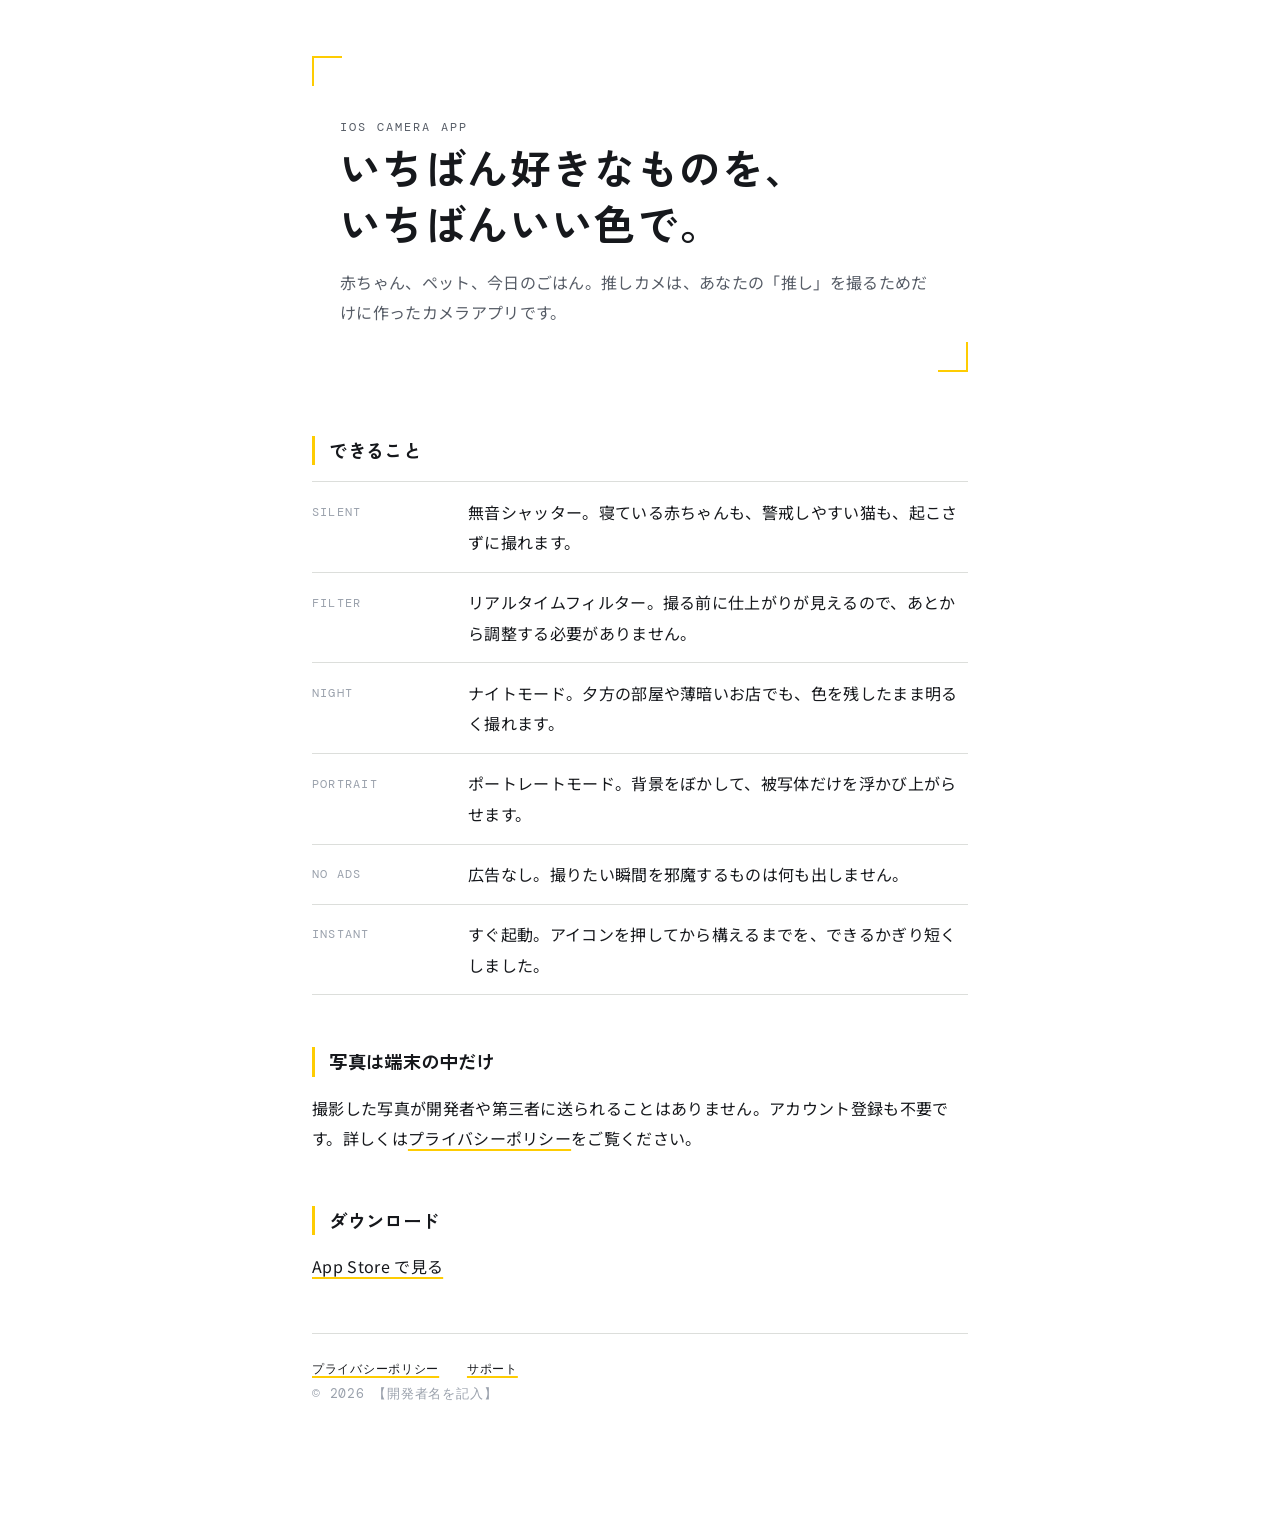
==== oshikamera/index.html @ e17d14af "推しカメのページを oshikamera/ 配下に移動 index.html・privacy.html・support.html・style.css を oshikamera/ に移し、 ページを h" ====
<!DOCTYPE html>
<html lang="ja">
<head>
<meta charset="utf-8">
<meta name="viewport" content="width=device-width, initial-scale=1">
<title>推しカメ｜いちばん好きなものを、いちばんいい色で。</title>
<meta name="description" content="赤ちゃん・ペット・料理のための iPhone カメラアプリ。無音シャッター、リアルタイムフィルター、ナイトモード、ポートレートモード。広告なし、起動はすぐ。">
<link rel="stylesheet" href="style.css">
</head>
<body>
<div class="wrap">

  <header class="finder">
    <p class="eyebrow">iOS Camera App</p>
    <h1>いちばん好きなものを、<br>いちばんいい色で。</h1>
    <p>赤ちゃん、ペット、今日のごはん。推しカメは、あなたの「推し」を撮るためだけに作ったカメラアプリです。</p>
  </header>

  <section>
    <h2>できること</h2>
    <ul class="specs">
      <li><span class="label">Silent</span><span>無音シャッター。寝ている赤ちゃんも、警戒しやすい猫も、起こさずに撮れます。</span></li>
      <li><span class="label">Filter</span><span>リアルタイムフィルター。撮る前に仕上がりが見えるので、あとから調整する必要がありません。</span></li>
      <li><span class="label">Night</span><span>ナイトモード。夕方の部屋や薄暗いお店でも、色を残したまま明るく撮れます。</span></li>
      <li><span class="label">Portrait</span><span>ポートレートモード。背景をぼかして、被写体だけを浮かび上がらせます。</span></li>
      <li><span class="label">No Ads</span><span>広告なし。撮りたい瞬間を邪魔するものは何も出しません。</span></li>
      <li><span class="label">Instant</span><span>すぐ起動。アイコンを押してから構えるまでを、できるかぎり短くしました。</span></li>
    </ul>
  </section>

  <section>
    <h2>写真は端末の中だけ</h2>
    <p>撮影した写真が開発者や第三者に送られることはありません。アカウント登録も不要です。詳しくは<a href="privacy.html">プライバシーポリシー</a>をご覧ください。</p>
  </section>

  <section>
    <h2>ダウンロード</h2>
    <p><a href="【App Store の URL を記入】">App Store で見る</a></p>
  </section>

  <footer>
    <a href="privacy.html">プライバシーポリシー</a>
    <a href="support.html">サポート</a>
    <p class="meta"><span>© 2026 【開発者名を記入】</span></p>
  </footer>

</div>
</body>
</html>
---- oshikamera/style.css ----
@import url('https://fonts.googleapis.com/css2?family=Zen+Kaku+Gothic+New:wght@400;500;700&family=Noto+Sans+JP:wght@400;500;700&family=DM+Mono:wght@400;500&display=swap');

:root {
  --ink: #16181C;
  --ink-soft: #565C66;
  --ink-faint: #9AA1AC;
  --paper: #FFFFFF;
  --panel: #F1F2F0;
  --rule: #DCDEDB;
  --brand: #FECC02;
  --focus: #1C6BD9;
  --display: "Zen Kaku Gothic New", "Hiragino Kaku Gothic ProN", "Yu Gothic", sans-serif;
  --body: "Noto Sans JP", "Hiragino Kaku Gothic ProN", "Yu Gothic", sans-serif;
  --mono: "DM Mono", "SFMono-Regular", Consolas, monospace;
}

* { box-sizing: border-box; }

html { -webkit-text-size-adjust: 100%; }

body {
  margin: 0;
  background: var(--paper);
  color: var(--ink);
  font-family: var(--body);
  font-size: 16px;
  line-height: 1.9;
  letter-spacing: 0.02em;
}

.wrap {
  max-width: 44rem;
  margin: 0 auto;
  padding: 0 1.5rem 6rem;
}

/* ---- Viewfinder header ---------------------------------- */

.finder {
  position: relative;
  margin: 3.5rem 0 4rem;
  padding: 2.75rem 1.75rem;
}

.finder::before,
.finder::after {
  content: "";
  position: absolute;
  width: 1.75rem;
  height: 1.75rem;
  border: 2px solid var(--brand);
}

.finder::before { top: 0; left: 0; border-right: 0; border-bottom: 0; }
.finder::after { bottom: 0; right: 0; border-left: 0; border-top: 0; }

.eyebrow {
  font-family: var(--mono);
  font-size: 0.75rem;
  letter-spacing: 0.18em;
  text-transform: uppercase;
  color: var(--ink-faint);
  margin: 0 0 0.75rem;
}

.finder h1 {
  font-family: var(--display);
  font-weight: 700;
  font-size: clamp(1.85rem, 6vw, 2.6rem);
  line-height: 1.35;
  letter-spacing: 0.01em;
  margin: 0;
}

.finder p {
  margin: 1rem 0 0;
  color: var(--ink-soft);
}

/* ---- Sections ------------------------------------------- */

section { margin: 0 0 3.25rem; }

h2 {
  font-family: var(--display);
  font-size: 1.15rem;
  font-weight: 700;
  line-height: 1.6;
  margin: 0 0 1rem;
  padding-left: 0.9rem;
  border-left: 3px solid var(--brand);
}

h3 {
  font-family: var(--display);
  font-size: 1rem;
  font-weight: 500;
  margin: 2rem 0 0.5rem;
}

p { margin: 0 0 1rem; }

ul { margin: 0 0 1rem; padding-left: 1.2rem; }
li { margin-bottom: 0.4rem; }

a { color: var(--ink); text-decoration-color: var(--brand); text-underline-offset: 0.25em; text-decoration-thickness: 2px; }
a:hover { color: var(--ink-soft); }
a:focus-visible { outline: 3px solid var(--focus); outline-offset: 3px; border-radius: 2px; }

strong { font-weight: 700; }

/* ---- Panel / callout ------------------------------------ */

.panel {
  background: var(--panel);
  padding: 1.5rem 1.5rem 0.75rem;
  border-radius: 4px;
}

.meta {
  font-family: var(--mono);
  font-size: 0.8rem;
  color: var(--ink-faint);
  letter-spacing: 0.06em;
  line-height: 2;
}

.meta span { display: inline-block; margin-right: 1.5rem; }

/* ---- Feature list --------------------------------------- */

.specs { list-style: none; margin: 0; padding: 0; }

.specs li {
  display: grid;
  grid-template-columns: 8.5rem 1fr;
  gap: 0.5rem 1.25rem;
  padding: 0.9rem 0;
  border-top: 1px solid var(--rule);
  margin: 0;
}

.specs li:last-child { border-bottom: 1px solid var(--rule); }

.specs dt, .specs .label {
  font-family: var(--mono);
  font-size: 0.78rem;
  letter-spacing: 0.1em;
  text-transform: uppercase;
  color: var(--ink-faint);
  padding-top: 0.35em;
}

@media (max-width: 34rem) {
  .specs li { grid-template-columns: 1fr; gap: 0.15rem; }
}

/* ---- Nav / footer --------------------------------------- */

.nav {
  font-family: var(--mono);
  font-size: 0.8rem;
  letter-spacing: 0.08em;
  padding: 1.5rem 0 0;
}

.nav a { margin-right: 1.5rem; }

footer {
  border-top: 1px solid var(--rule);
  padding-top: 1.5rem;
  font-family: var(--mono);
  font-size: 0.75rem;
  color: var(--ink-faint);
  letter-spacing: 0.06em;
}

footer a { margin-right: 1.25rem; }
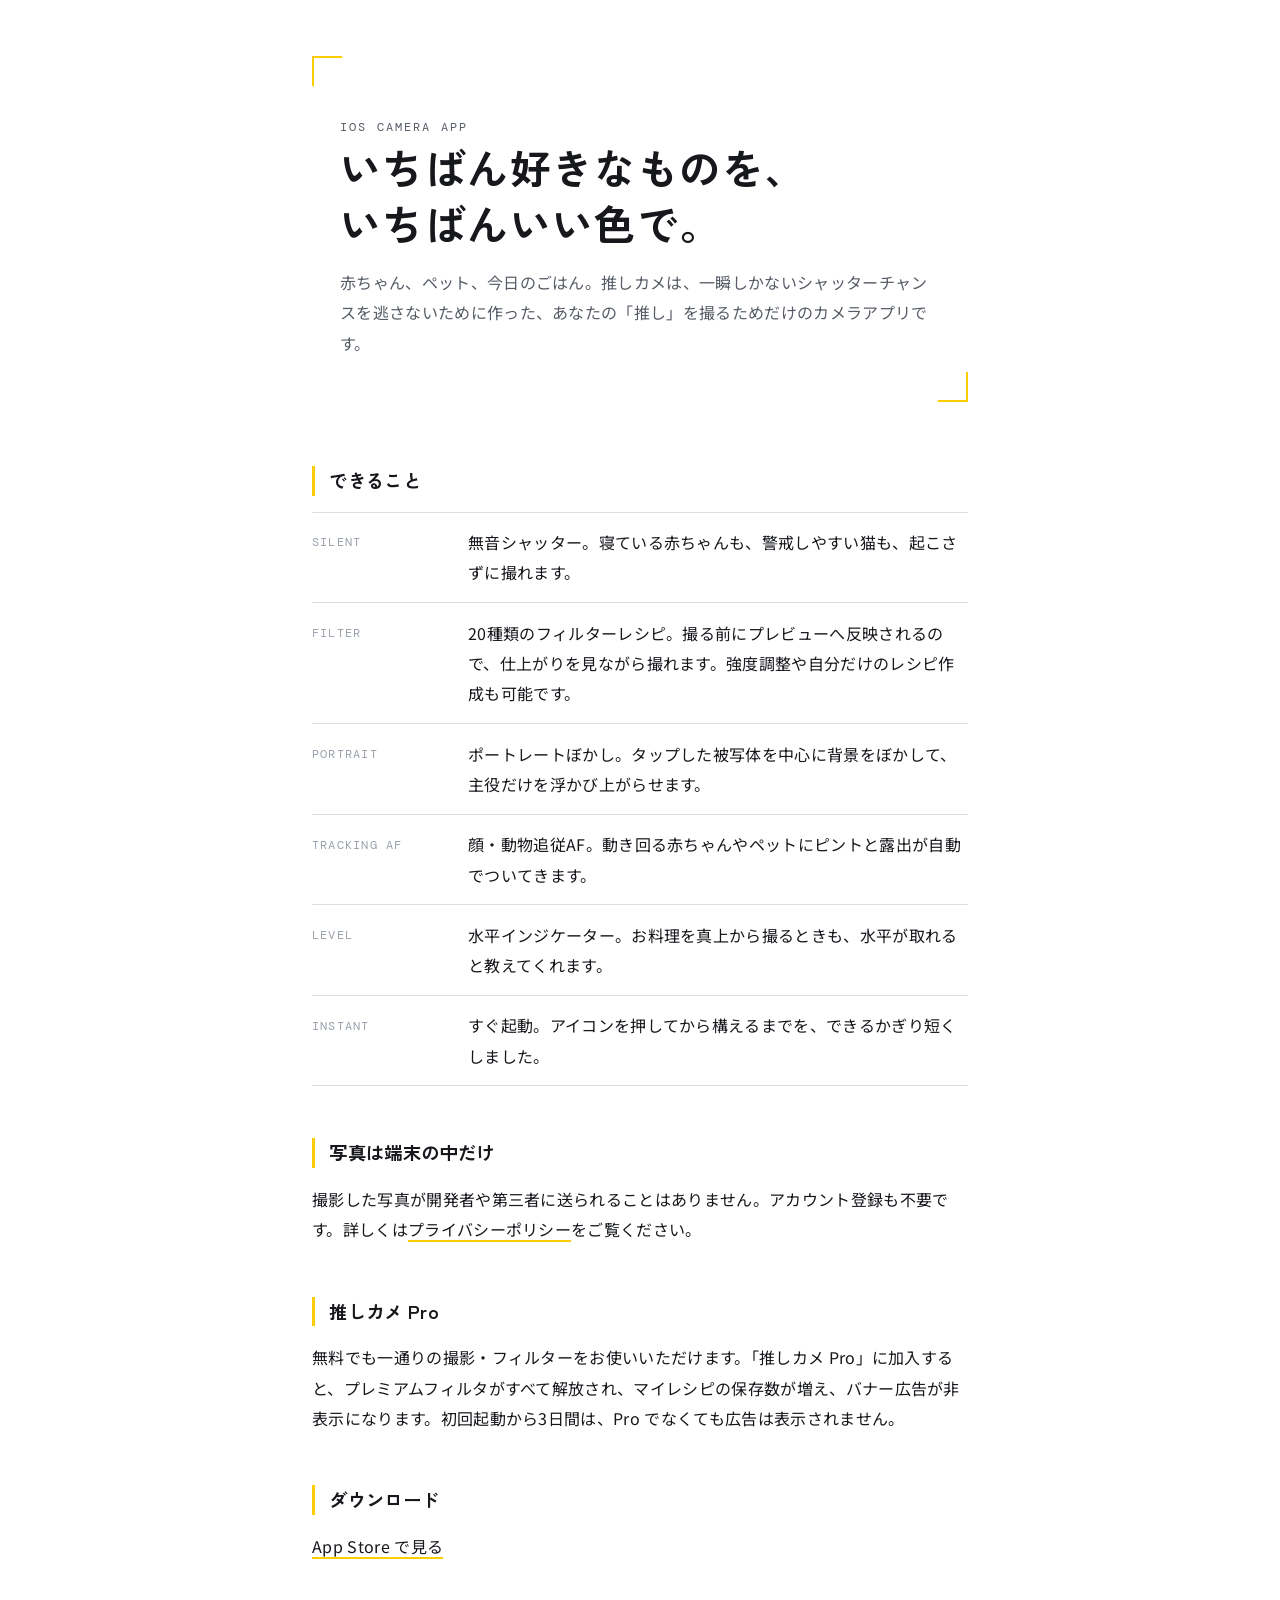
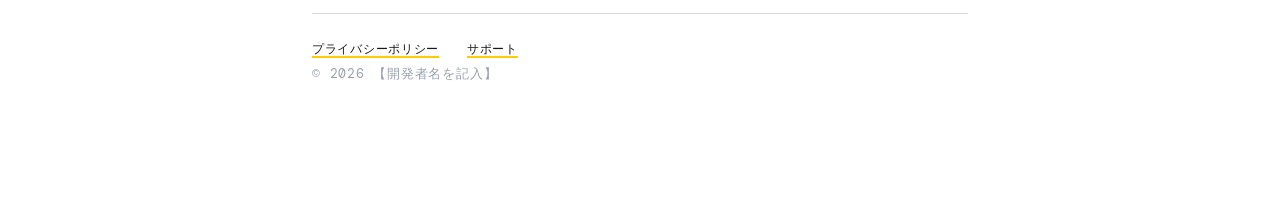
==== commit f81e3272: "推しカメのページ内容を設計書に合わせて更新、お問い合わせをフォームに変更 主なフィーチャー一覧をフィルターレシピ・ポートレートぼかし・顔/動物追従AF・ 水平インジケーターなど実装済み機能に合わせて修" ====
--- a/oshikamera/index.html
+++ b/oshikamera/index.html
@@ -4,7 +4,7 @@
 <meta charset="utf-8">
 <meta name="viewport" content="width=device-width, initial-scale=1">
 <title>推しカメ｜いちばん好きなものを、いちばんいい色で。</title>
-<meta name="description" content="赤ちゃん・ペット・料理のための iPhone カメラアプリ。無音シャッター、リアルタイムフィルター、ナイトモード、ポートレートモード。広告なし、起動はすぐ。">
+<meta name="description" content="赤ちゃん・ペット・料理のための iPhone カメラアプリ。無音シャッター、20種類のフィルターレシピ、ポートレートぼかし、顔・動物追従AF。一瞬しかないシャッターチャンスのために作りました。">
 <link rel="stylesheet" href="style.css">
 </head>
 <body>
@@ -13,17 +13,17 @@
   <header class="finder">
     <p class="eyebrow">iOS Camera App</p>
     <h1>いちばん好きなものを、<br>いちばんいい色で。</h1>
-    <p>赤ちゃん、ペット、今日のごはん。推しカメは、あなたの「推し」を撮るためだけに作ったカメラアプリです。</p>
+    <p>赤ちゃん、ペット、今日のごはん。推しカメは、一瞬しかないシャッターチャンスを逃さないために作った、あなたの「推し」を撮るためだけのカメラアプリです。</p>
   </header>
 
   <section>
     <h2>できること</h2>
     <ul class="specs">
       <li><span class="label">Silent</span><span>無音シャッター。寝ている赤ちゃんも、警戒しやすい猫も、起こさずに撮れます。</span></li>
-      <li><span class="label">Filter</span><span>リアルタイムフィルター。撮る前に仕上がりが見えるので、あとから調整する必要がありません。</span></li>
-      <li><span class="label">Night</span><span>ナイトモード。夕方の部屋や薄暗いお店でも、色を残したまま明るく撮れます。</span></li>
-      <li><span class="label">Portrait</span><span>ポートレートモード。背景をぼかして、被写体だけを浮かび上がらせます。</span></li>
-      <li><span class="label">No Ads</span><span>広告なし。撮りたい瞬間を邪魔するものは何も出しません。</span></li>
+      <li><span class="label">Filter</span><span>20種類のフィルターレシピ。撮る前にプレビューへ反映されるので、仕上がりを見ながら撮れます。強度調整や自分だけのレシピ作成も可能です。</span></li>
+      <li><span class="label">Portrait</span><span>ポートレートぼかし。タップした被写体を中心に背景をぼかして、主役だけを浮かび上がらせます。</span></li>
+      <li><span class="label">Tracking AF</span><span>顔・動物追従AF。動き回る赤ちゃんやペットにピントと露出が自動でついてきます。</span></li>
+      <li><span class="label">Level</span><span>水平インジケーター。お料理を真上から撮るときも、水平が取れると教えてくれます。</span></li>
       <li><span class="label">Instant</span><span>すぐ起動。アイコンを押してから構えるまでを、できるかぎり短くしました。</span></li>
     </ul>
   </section>
@@ -31,6 +31,11 @@
   <section>
     <h2>写真は端末の中だけ</h2>
     <p>撮影した写真が開発者や第三者に送られることはありません。アカウント登録も不要です。詳しくは<a href="privacy.html">プライバシーポリシー</a>をご覧ください。</p>
+  </section>
+
+  <section>
+    <h2>推しカメ Pro</h2>
+    <p>無料でも一通りの撮影・フィルターをお使いいただけます。「推しカメ Pro」に加入すると、プレミアムフィルタがすべて解放され、マイレシピの保存数が増え、バナー広告が非表示になります。初回起動から3日間は、Pro でなくても広告は表示されません。</p>
   </section>
 
   <section>
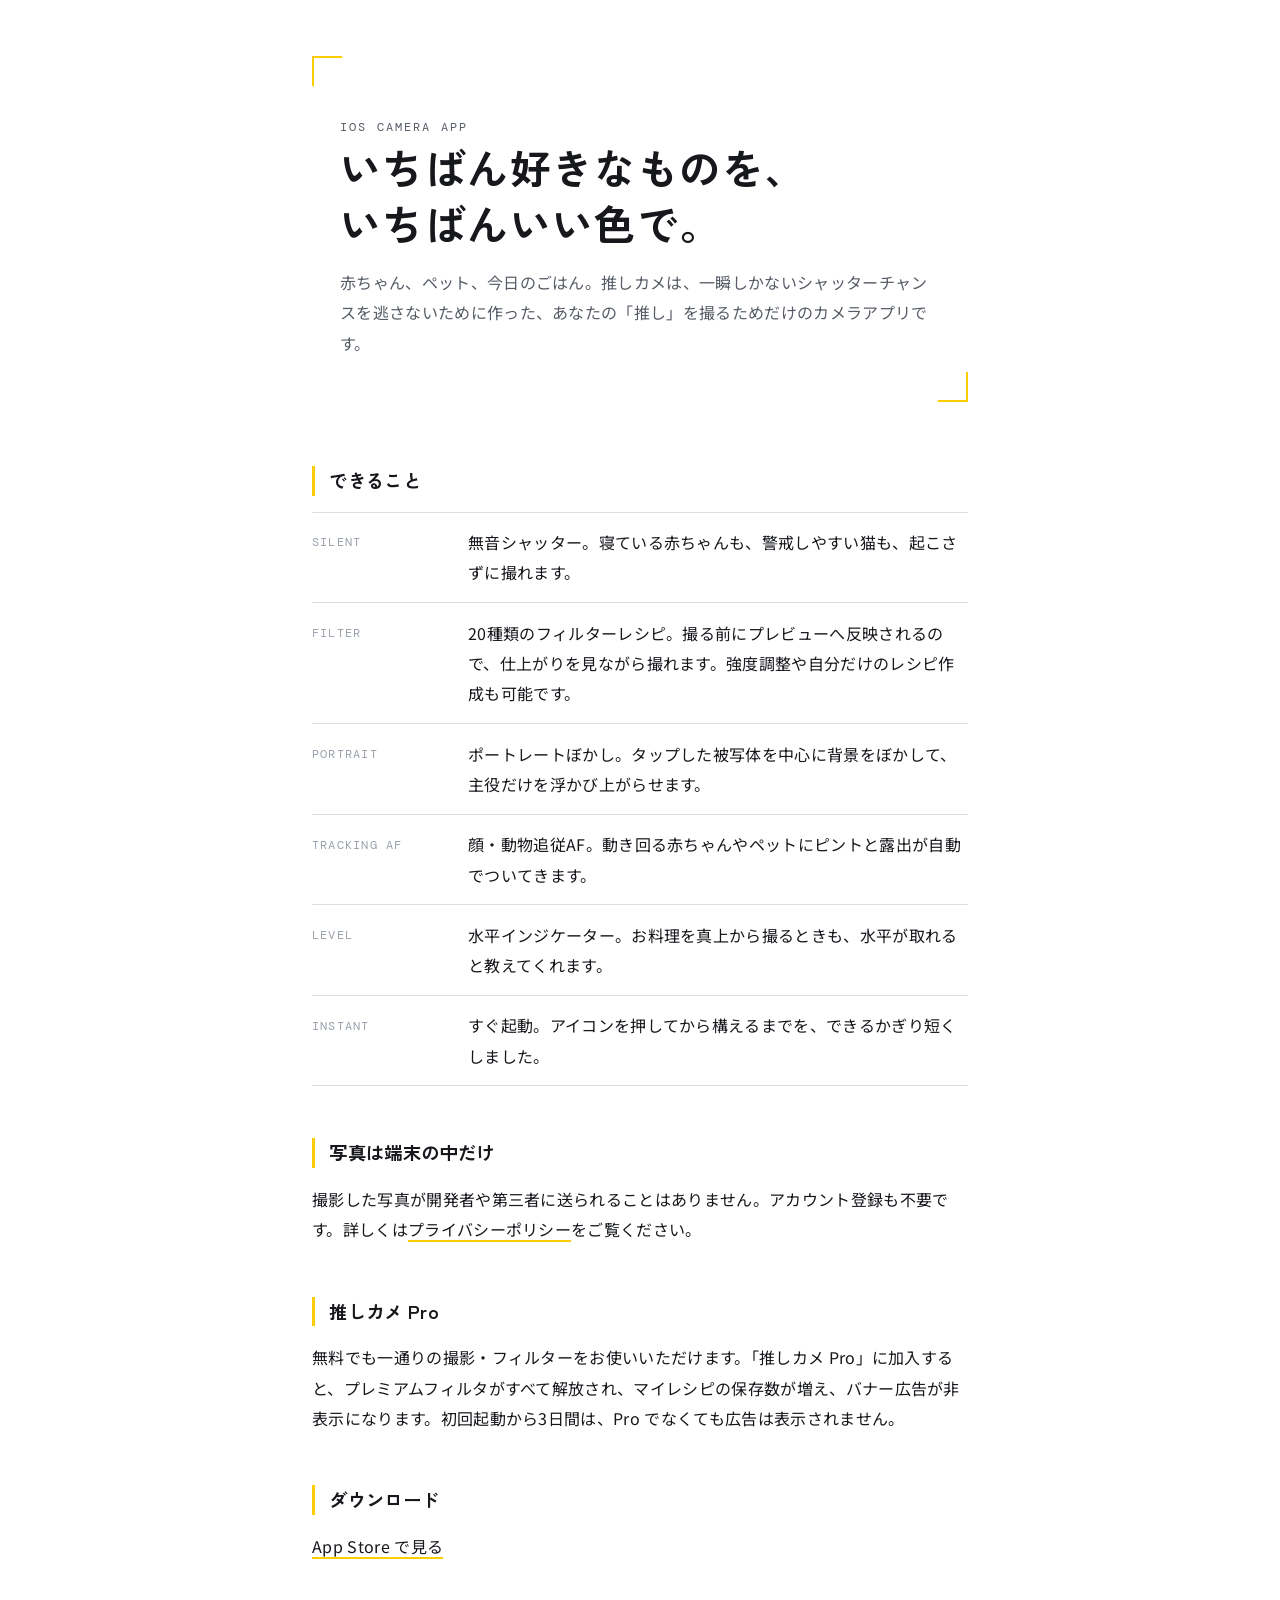
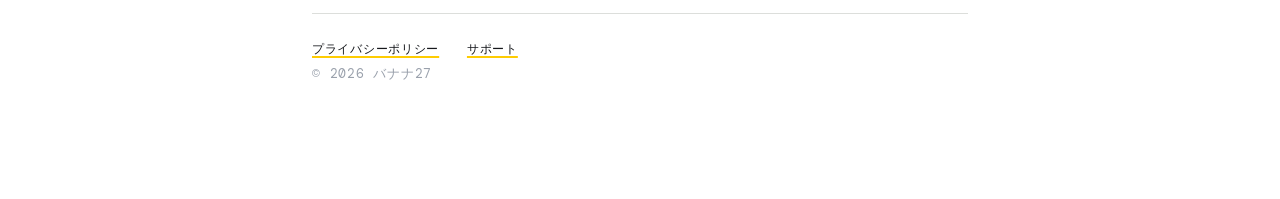
==== commit e2d50905: "Update footer copyright name to バナナ27" ====
--- a/oshikamera/index.html
+++ b/oshikamera/index.html
@@ -46,7 +46,7 @@
   <footer>
     <a href="privacy.html">プライバシーポリシー</a>
     <a href="support.html">サポート</a>
-    <p class="meta"><span>© 2026 【開発者名を記入】</span></p>
+    <p class="meta"><span>© 2026 バナナ27</span></p>
   </footer>
 
 </div>
